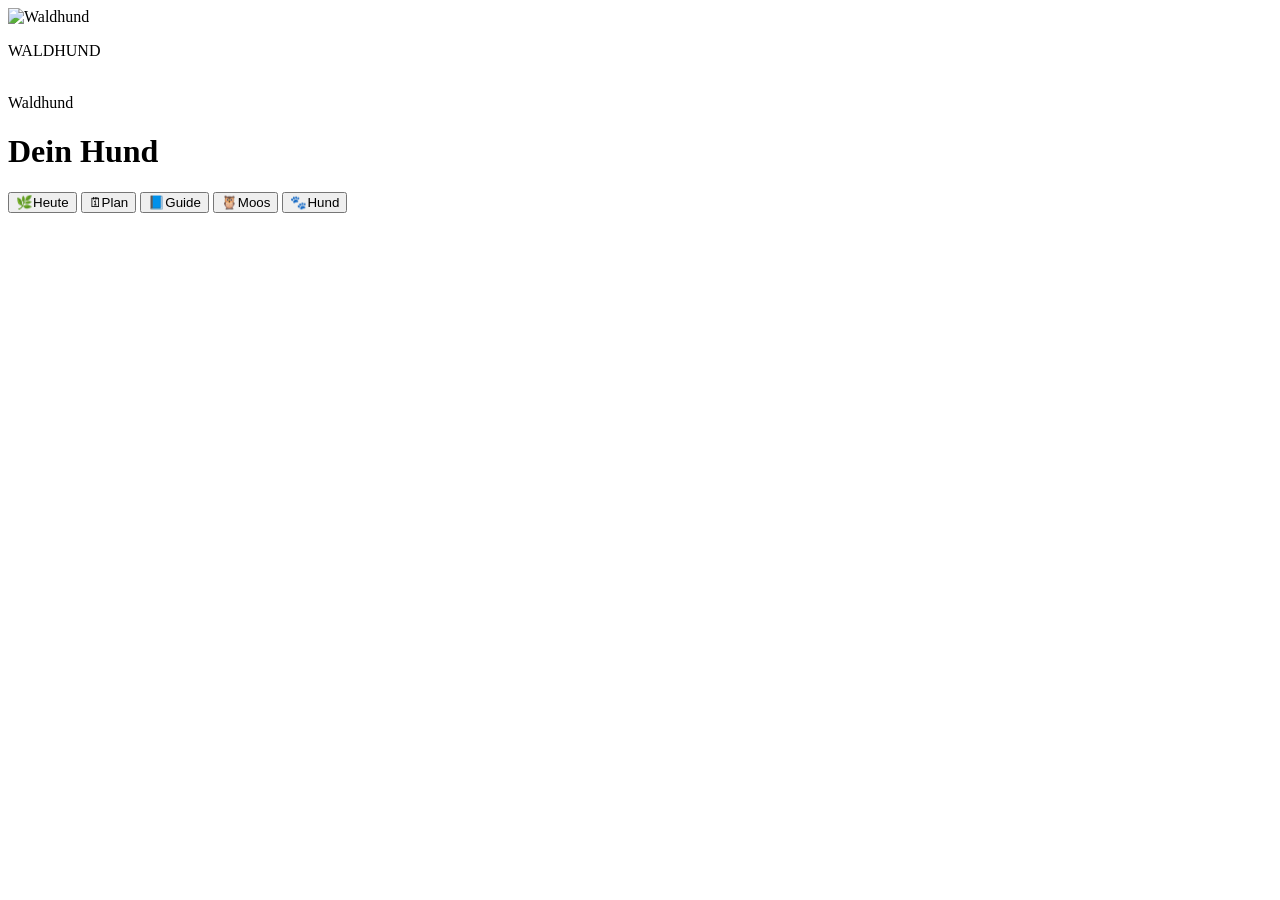
==== index.html @ 9ec07a62 "Waldhund PWA: Store-Feeling, Splash, Datenschutz, Pages-Workflow" ====
<!DOCTYPE html>
<html lang="de">
<head>
  <meta charset="UTF-8" />
  <meta name="viewport" content="width=device-width, initial-scale=1, viewport-fit=cover" />
  <meta name="theme-color" content="#10180f" />
  <meta name="apple-mobile-web-app-capable" content="yes" />
  <meta name="apple-mobile-web-app-status-bar-style" content="black-translucent" />
  <meta name="apple-mobile-web-app-title" content="Waldhund" />
  <meta name="mobile-web-app-capable" content="yes" />
  <meta name="description" content="Waldhund — individueller Natur-Trainingsplan für deinen Hund. Offline, ohne Account." />
  <title>Waldhund</title>
  <link rel="manifest" href="manifest.json" />
  <link rel="icon" href="assets/icon.jpg" />
  <link rel="apple-touch-icon" href="assets/icon.jpg" />
  <link rel="preconnect" href="https://fonts.googleapis.com" />
  <link rel="preconnect" href="https://fonts.gstatic.com" crossorigin />
  <link href="https://fonts.googleapis.com/css2?family=Cormorant+Garamond:wght@600;700&family=Source+Sans+3:wght@400;500;600&display=swap" rel="stylesheet" />
  <link rel="stylesheet" href="styles.css" />
</head>
<body>
  <div id="splash">
    <img src="assets/icon.jpg" alt="Waldhund" />
    <p>WALDHUND</p>
  </div>
  <div id="onboard" class="onboard hidden"></div>
  <div id="app" class="app hidden">
    <header class="hero">
      <img class="bg" src="assets/hero.jpg" alt="" />
      <div class="veil"></div>
      <div class="txt">
        <div class="mark">Waldhund</div>
        <h1 id="hero-name">Dein Hund</h1>
        <p class="who" id="hero-sub"></p>
      </div>
    </header>
    <div class="wrap">
      <section id="p-heute" class="panel on"></section>
      <section id="p-plan" class="panel"></section>
      <section id="p-guide" class="panel"></section>
      <section id="p-agent" class="panel"></section>
      <section id="p-mehr" class="panel"></section>
    </div>
    <nav class="dock">
      <button data-p="heute" class="on"><span>🌿</span>Heute</button>
      <button data-p="plan"><span>🗓</span>Plan</button>
      <button data-p="guide"><span>📘</span>Guide</button>
      <button data-p="agent"><span>🦉</span>Moos</button>
      <button data-p="mehr"><span>🐾</span>Hund</button>
    </nav>
  </div>
  <script src="breeds.js"></script>
  <script src="engine.js"></script>
  <script src="app.js"></script>
</body>
</html>
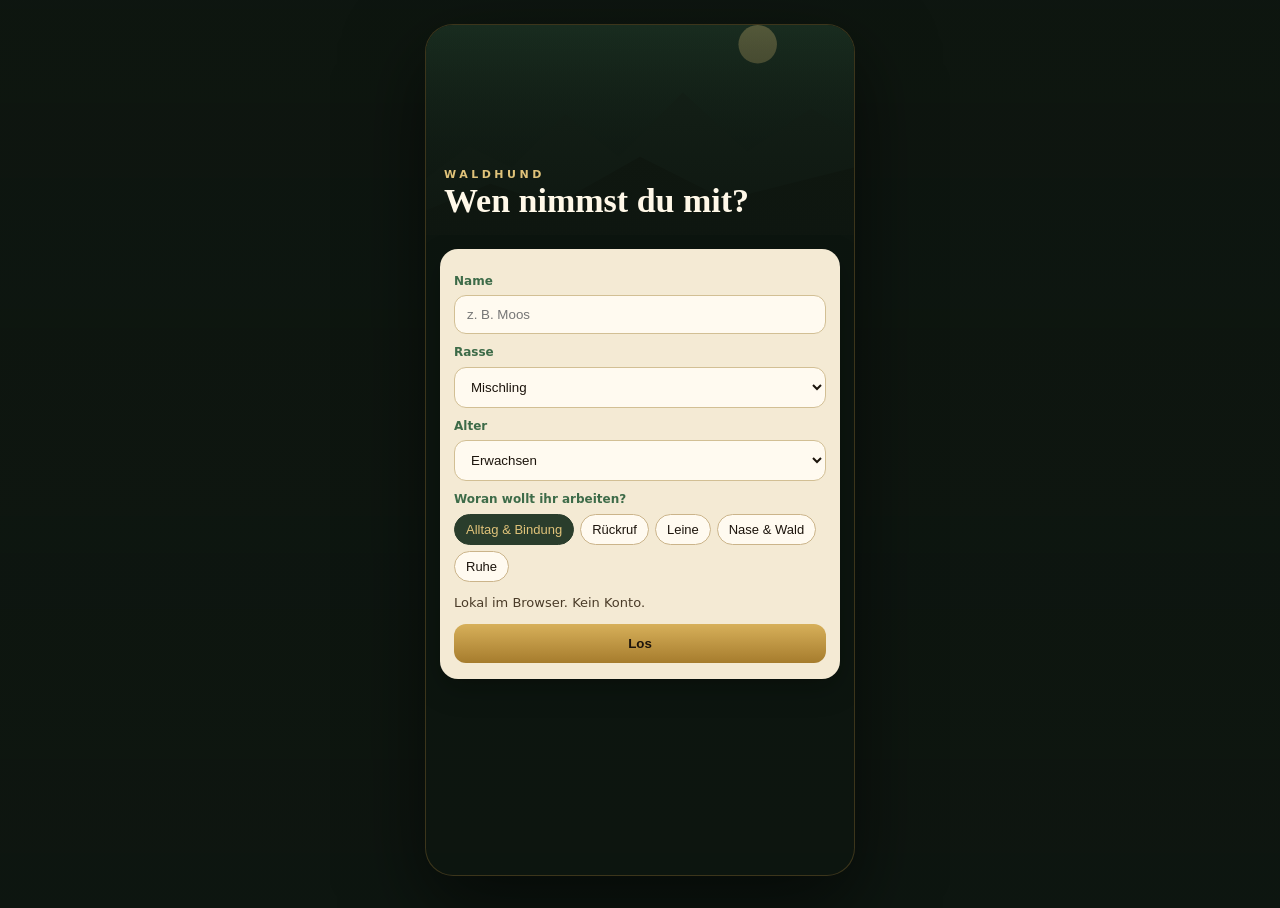
==== commit 3bd4e71f: "Assets, Manifest, SW, Index, Pages-Hinweise" ====
--- a/index.html
+++ b/index.html
@@ -5,28 +5,20 @@
   <meta name="viewport" content="width=device-width, initial-scale=1, viewport-fit=cover" />
   <meta name="theme-color" content="#10180f" />
   <meta name="apple-mobile-web-app-capable" content="yes" />
-  <meta name="apple-mobile-web-app-status-bar-style" content="black-translucent" />
   <meta name="apple-mobile-web-app-title" content="Waldhund" />
-  <meta name="mobile-web-app-capable" content="yes" />
-  <meta name="description" content="Waldhund — individueller Natur-Trainingsplan für deinen Hund. Offline, ohne Account." />
+  <meta name="description" content="Waldhund — Natur-Trainingsplan. Offline, ohne Account." />
   <title>Waldhund</title>
   <link rel="manifest" href="manifest.json" />
-  <link rel="icon" href="assets/icon.jpg" />
-  <link rel="apple-touch-icon" href="assets/icon.jpg" />
-  <link rel="preconnect" href="https://fonts.googleapis.com" />
-  <link rel="preconnect" href="https://fonts.gstatic.com" crossorigin />
-  <link href="https://fonts.googleapis.com/css2?family=Cormorant+Garamond:wght@600;700&family=Source+Sans+3:wght@400;500;600&display=swap" rel="stylesheet" />
+  <link rel="icon" href="assets/icon.svg" />
+  <link rel="apple-touch-icon" href="assets/icon.svg" />
   <link rel="stylesheet" href="styles.css" />
 </head>
 <body>
-  <div id="splash">
-    <img src="assets/icon.jpg" alt="Waldhund" />
-    <p>WALDHUND</p>
-  </div>
+  <div id="splash"><img src="assets/icon.svg" alt="Waldhund" /><p>WALDHUND</p></div>
   <div id="onboard" class="onboard hidden"></div>
   <div id="app" class="app hidden">
     <header class="hero">
-      <img class="bg" src="assets/hero.jpg" alt="" />
+      <img class="bg" src="assets/hero.svg" alt="" />
       <div class="veil"></div>
       <div class="txt">
         <div class="mark">Waldhund</div>
--- a/styles.css
+++ b/styles.css
@@ -0,0 +1,191 @@
+:root {
+  --deep: #0e1610;
+  --gold: #b8893a;
+  --gold-lt: #e0c37a;
+  --paper: #f4ead4;
+  --ink: #1c140c;
+  --ink2: #4a3b28;
+  --line: rgba(184, 137, 58, .28);
+}
+* { box-sizing: border-box; margin: 0; padding: 0; }
+html, body { min-height: 100%; }
+body {
+  font-family: "Source Sans 3", system-ui, sans-serif;
+  background: var(--deep);
+  color: var(--paper);
+  line-height: 1.45;
+}
+body::before {
+  content: "";
+  position: fixed; inset: 0; z-index: 0; pointer-events: none;
+  background:
+    linear-gradient(180deg, rgba(14,22,16,.5), rgba(14,22,16,.88)),
+    url("assets/hero.jpg") center top / cover no-repeat;
+  opacity: .5;
+}
+.app, .onboard { position: relative; z-index: 1; }
+@media (min-width: 640px) {
+  body { display: flex; justify-content: center; padding: 24px 0 32px; }
+  .app, .onboard {
+    width: 430px;
+    min-height: calc(100dvh - 48px);
+    background: rgba(14,22,16,.78);
+    border: 1px solid var(--line);
+    border-radius: 28px;
+    box-shadow: 0 30px 80px rgba(0,0,0,.55);
+    overflow: hidden;
+  }
+  .app { padding-bottom: 0; display: flex; flex-direction: column; }
+}
+.app { max-width: 430px; margin: 0 auto; min-height: 100dvh; padding-bottom: 78px; }
+.onboard { max-width: 430px; margin: 0 auto; padding: 0 0 40px; }
+.hero { position: relative; height: 200px; overflow: hidden; }
+.hero img.bg { width: 100%; height: 100%; object-fit: cover; }
+.hero .veil {
+  position: absolute; inset: 0;
+  background: linear-gradient(180deg, transparent 15%, rgba(14,22,16,.95));
+}
+.hero .txt { position: absolute; left: 18px; right: 18px; bottom: 16px; }
+.mark {
+  font-size: 11px; letter-spacing: .32em; text-transform: uppercase;
+  color: var(--gold-lt); font-weight: 600;
+}
+.hero h1, .on-head h1 {
+  font-family: "Cormorant Garamond", Georgia, serif;
+  font-weight: 600; line-height: 1.05;
+}
+.hero h1 { font-size: 36px; color: #fff8e8; }
+.hero .who { color: #d7c49a; font-size: 13px; margin-top: 4px; }
+.wrap { padding: 12px 14px 8px; }
+.panel { display: none; }
+.panel.on { display: block; }
+.card {
+  background: var(--paper);
+  color: var(--ink);
+  border-radius: 18px;
+  padding: 14px 14px 16px;
+  margin-bottom: 12px;
+  box-shadow: 0 10px 28px rgba(0,0,0,.28);
+}
+.card h2, .card h3 {
+  font-family: "Cormorant Garamond", Georgia, serif;
+  color: #3d2a14;
+  font-weight: 600;
+}
+.card h2 { font-size: 26px; margin: 4px 0 4px; }
+.card h3 { font-size: 20px; margin: 6px 0 4px; }
+.card p { color: var(--ink2); }
+.muted { color: #6b5740; font-size: 13px; }
+.tag {
+  display: inline-block;
+  background: #2a3d2c;
+  color: var(--gold-lt);
+  font-size: 10px; letter-spacing: .08em; text-transform: uppercase;
+  border-radius: 6px; padding: 3px 8px; font-weight: 600;
+}
+.shot {
+  width: calc(100% + 28px); margin: 10px -14px;
+  height: 168px; object-fit: cover; display: block;
+}
+.shot.tall { height: 200px; }
+.check-row {
+  display: flex; align-items: center; gap: 10px;
+  margin-top: 10px; font-size: 14px; color: var(--ink2); cursor: pointer;
+}
+.check-row input { width: 20px; height: 20px; accent-color: #3d6b48; }
+input, select, textarea {
+  width: 100%;
+  background: #fffaf0;
+  color: var(--ink);
+  border: 1.5px solid #d2bf94;
+  border-radius: 12px;
+  padding: 11px 12px;
+}
+textarea { min-height: 88px; resize: vertical; }
+label.lab { display: block; font-size: 12px; color: #3d6b48; font-weight: 600; margin: 10px 0 5px; }
+.btn {
+  background: linear-gradient(180deg, #d7b05a, #a67c2d);
+  color: #1c140c; border: 0; border-radius: 12px;
+  padding: 12px 16px; font-weight: 700; cursor: pointer;
+}
+.btn.ghost { background: transparent; color: var(--ink); border: 1.5px solid #cbb48a; }
+.btn.full { width: 100%; }
+.chips { display: flex; flex-wrap: wrap; gap: 6px; }
+.chip {
+  border: 1.5px solid #cbb48a; background: #fffaf0; border-radius: 999px;
+  padding: 7px 11px; font-size: 13px; cursor: pointer; color: var(--ink);
+}
+.chip.on { background: #2a3d2c; border-color: #2a3d2c; color: var(--gold-lt); }
+.row { display: flex; gap: 8px; align-items: center; flex-wrap: wrap; }
+.grid2 { display: grid; grid-template-columns: 1fr 1fr; gap: 8px; }
+.bars { display: grid; gap: 7px; margin-top: 10px; }
+.bar { display: grid; grid-template-columns: 70px 1fr 16px; gap: 8px; align-items: center; font-size: 12px; color: var(--ink2); }
+.bar i { height: 8px; background: #ddd0b0; border-radius: 99px; overflow: hidden; }
+.bar i b { display: block; height: 100%; background: linear-gradient(90deg, #3d6b48, #b8893a); }
+.week { display: grid; grid-template-columns: repeat(7,1fr); gap: 4px; margin-top: 12px; }
+.week button {
+  background: #fffaf0; border: 1.5px solid #d2bf94; color: var(--ink);
+  border-radius: 10px; padding: 8px 0; font-size: 11px; font-weight: 600; cursor: pointer;
+}
+.week button.on { background: #2a3d2c; border-color: #2a3d2c; color: var(--gold-lt); }
+.agent { display: flex; gap: 12px; align-items: center; }
+.agent img {
+  width: 64px; height: 64px; border-radius: 50%; object-fit: cover;
+  border: 3px solid #b8893a; flex: none;
+}
+.chatlog { display: flex; flex-direction: column; gap: 8px; max-height: 260px; overflow: auto; margin-bottom: 10px; }
+.bubble {
+  background: #fffaf0; border: 1px solid #d2bf94; border-radius: 14px 14px 14px 4px;
+  padding: 10px 12px; font-size: 14px; color: var(--ink);
+}
+.bubble.me { align-self: flex-end; background: #2a3d2c; color: var(--paper); border-color: #2a3d2c; }
+.gallery { display: grid; grid-template-columns: repeat(3,1fr); gap: 6px; margin-top: 10px; }
+.gallery figure { position: relative; aspect-ratio: 1; border-radius: 10px; overflow: hidden; margin: 0; }
+.gallery img { width: 100%; height: 100%; object-fit: cover; }
+.gallery .x {
+  position: absolute; top: 4px; right: 4px; width: 24px; height: 24px;
+  border: 0; border-radius: 50%; background: #0009; color: #fff;
+}
+.avatar { width: 76px; height: 76px; border-radius: 50%; object-fit: cover; border: 3px solid #b8893a; background: #1a1510; }
+.drop {
+  display: block; border: 1.5px dashed #b8893a; border-radius: 12px;
+  padding: 14px; text-align: center; color: #3d6b48; cursor: pointer; background: #fffaf0;
+}
+.dogline { display: flex; gap: 12px; align-items: center; }
+.warn { border-left: 3px solid var(--gold); padding-left: 10px; margin: 8px 0; font-size: 13px; color: var(--ink2); }
+.logitem { border-top: 1px dashed #d2bf94; padding: 8px 0; }
+.logitem:first-child { border-top: 0; }
+.hidden { display: none !important; }
+.photo-btn { font-size: 13px; color: #3d6b48; font-weight: 600; cursor: pointer; }
+nav.dock {
+  position: fixed; left: 50%; bottom: 0; transform: translateX(-50%);
+  width: min(430px, 100%);
+  display: grid; grid-template-columns: repeat(5,1fr);
+  background: #10180f;
+  border-top: 1px solid var(--line);
+  padding: 8px 6px calc(10px + env(safe-area-inset-bottom));
+  z-index: 20;
+}
+@media (min-width: 640px) {
+  nav.dock { position: sticky; left: auto; transform: none; width: 100%; border-radius: 0 0 28px 28px; }
+  .app .wrap { flex: 1; }
+}
+nav.dock button {
+  background: none; border: 0; color: #8a9a86; font-size: 10px; font-weight: 600;
+  padding: 4px 2px; cursor: pointer;
+}
+nav.dock button span { display: block; font-size: 20px; line-height: 1.2; }
+nav.dock button.on { color: var(--gold-lt); }
+.on-head { position: relative; height: 210px; overflow: hidden; }
+.on-head img { width: 100%; height: 100%; object-fit: cover; }
+.on-head .veil { position: absolute; inset: 0; background: linear-gradient(180deg, rgba(14,22,16,.15), rgba(14,22,16,.92)); }
+.on-head .txt { position: absolute; left: 18px; right: 18px; bottom: 16px; }
+.on-head h1 { font-size: 34px; color: #fff8e8; }
+.on-body { padding: 14px; }
+#splash{
+  position:fixed;inset:0;z-index:80;display:flex;flex-direction:column;align-items:center;justify-content:center;
+  background:#10180f;transition:opacity .45s ease;
+}
+#splash img{width:96px;height:96px;border-radius:22px;object-fit:cover;border:2px solid #c4a35a}
+#splash p{margin-top:14px;letter-spacing:.38em;font-size:12px;color:#e0c37a}
+#splash.go{opacity:0;pointer-events:none}
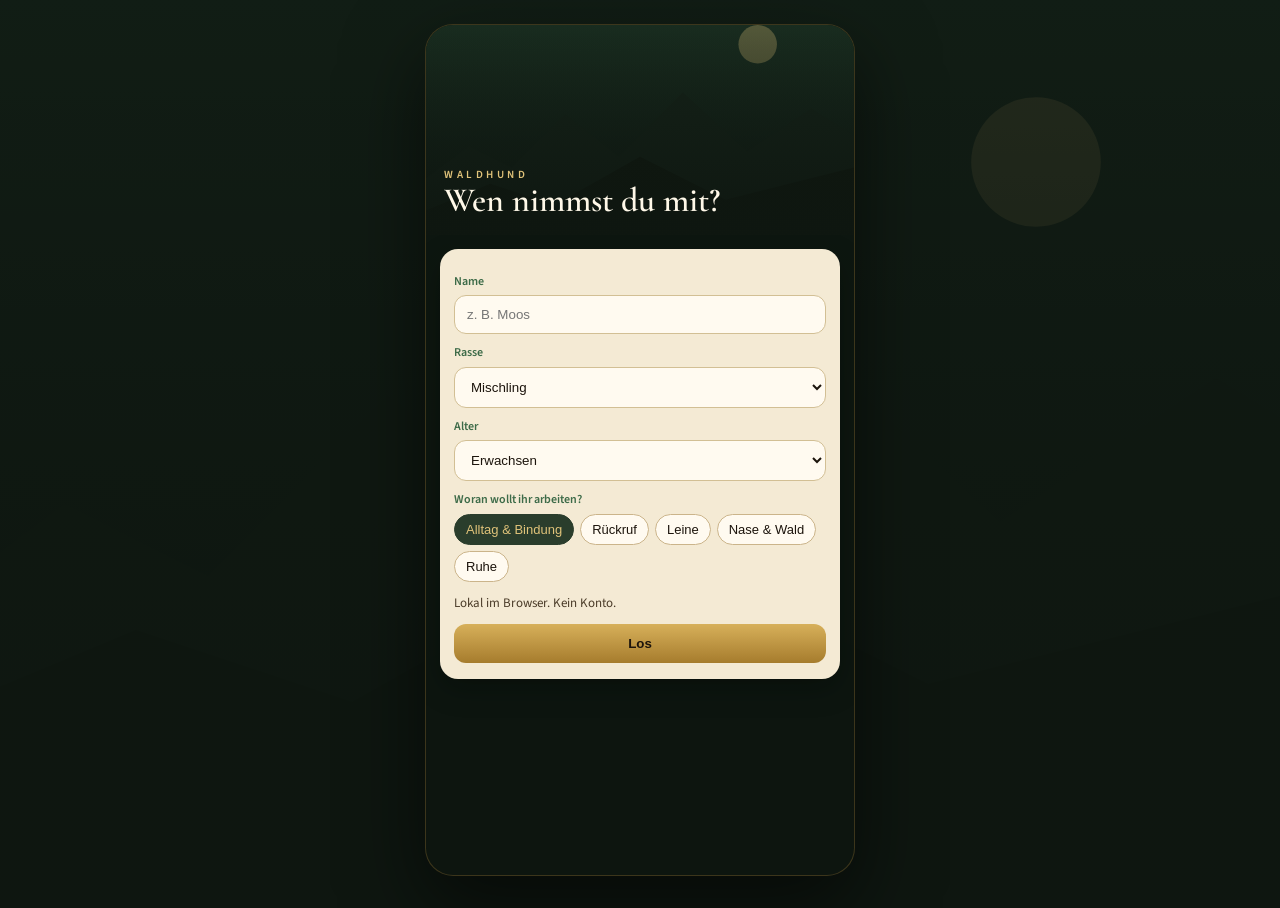
==== commit a4e34b63: "Polish: async Moos answers with loading state, network-first SW for Wikipedia, fix privacy text, add" ====
--- a/index.html
+++ b/index.html
@@ -11,6 +11,9 @@
   <link rel="manifest" href="manifest.json" />
   <link rel="icon" href="assets/icon.svg" />
   <link rel="apple-touch-icon" href="assets/icon.svg" />
+  <link rel="preconnect" href="https://fonts.googleapis.com" />
+  <link rel="preconnect" href="https://fonts.gstatic.com" crossorigin />
+  <link href="https://fonts.googleapis.com/css2?family=Cormorant+Garamond:wght@600&family=Source+Sans+3:wght@400;600;700&display=swap" rel="stylesheet" />
   <link rel="stylesheet" href="styles.css" />
 </head>
 <body>
@@ -35,7 +38,7 @@
     </div>
     <nav class="dock">
       <button data-p="heute" class="on"><span>🌿</span>Heute</button>
-      <button data-p="plan"><span>🗓</span>Plan</button>
+      <button data-p="plan"><span>📆</span>Plan</button>
       <button data-p="guide"><span>📘</span>Guide</button>
       <button data-p="agent"><span>🦉</span>Moos</button>
       <button data-p="mehr"><span>🐾</span>Hund</button>
--- a/styles.css
+++ b/styles.css
@@ -20,7 +20,7 @@
   position: fixed; inset: 0; z-index: 0; pointer-events: none;
   background:
     linear-gradient(180deg, rgba(14,22,16,.5), rgba(14,22,16,.88)),
-    url("assets/hero.jpg") center top / cover no-repeat;
+    url("assets/hero.svg") center top / cover no-repeat;
   opacity: .5;
 }
 .app, .onboard { position: relative; z-index: 1; }
@@ -83,11 +83,6 @@
   font-size: 10px; letter-spacing: .08em; text-transform: uppercase;
   border-radius: 6px; padding: 3px 8px; font-weight: 600;
 }
-.shot {
-  width: calc(100% + 28px); margin: 10px -14px;
-  height: 168px; object-fit: cover; display: block;
-}
-.shot.tall { height: 200px; }
 .check-row {
   display: flex; align-items: center; gap: 10px;
   margin-top: 10px; font-size: 14px; color: var(--ink2); cursor: pointer;
@@ -116,18 +111,10 @@
   padding: 7px 11px; font-size: 13px; cursor: pointer; color: var(--ink);
 }
 .chip.on { background: #2a3d2c; border-color: #2a3d2c; color: var(--gold-lt); }
-.row { display: flex; gap: 8px; align-items: center; flex-wrap: wrap; }
-.grid2 { display: grid; grid-template-columns: 1fr 1fr; gap: 8px; }
 .bars { display: grid; gap: 7px; margin-top: 10px; }
 .bar { display: grid; grid-template-columns: 70px 1fr 16px; gap: 8px; align-items: center; font-size: 12px; color: var(--ink2); }
 .bar i { height: 8px; background: #ddd0b0; border-radius: 99px; overflow: hidden; }
 .bar i b { display: block; height: 100%; background: linear-gradient(90deg, #3d6b48, #b8893a); }
-.week { display: grid; grid-template-columns: repeat(7,1fr); gap: 4px; margin-top: 12px; }
-.week button {
-  background: #fffaf0; border: 1.5px solid #d2bf94; color: var(--ink);
-  border-radius: 10px; padding: 8px 0; font-size: 11px; font-weight: 600; cursor: pointer;
-}
-.week button.on { background: #2a3d2c; border-color: #2a3d2c; color: var(--gold-lt); }
 .agent { display: flex; gap: 12px; align-items: center; }
 .agent img {
   width: 64px; height: 64px; border-radius: 50%; object-fit: cover;
@@ -139,24 +126,11 @@
   padding: 10px 12px; font-size: 14px; color: var(--ink);
 }
 .bubble.me { align-self: flex-end; background: #2a3d2c; color: var(--paper); border-color: #2a3d2c; }
-.gallery { display: grid; grid-template-columns: repeat(3,1fr); gap: 6px; margin-top: 10px; }
-.gallery figure { position: relative; aspect-ratio: 1; border-radius: 10px; overflow: hidden; margin: 0; }
-.gallery img { width: 100%; height: 100%; object-fit: cover; }
-.gallery .x {
-  position: absolute; top: 4px; right: 4px; width: 24px; height: 24px;
-  border: 0; border-radius: 50%; background: #0009; color: #fff;
-}
 .avatar { width: 76px; height: 76px; border-radius: 50%; object-fit: cover; border: 3px solid #b8893a; background: #1a1510; }
-.drop {
-  display: block; border: 1.5px dashed #b8893a; border-radius: 12px;
-  padding: 14px; text-align: center; color: #3d6b48; cursor: pointer; background: #fffaf0;
-}
 .dogline { display: flex; gap: 12px; align-items: center; }
-.warn { border-left: 3px solid var(--gold); padding-left: 10px; margin: 8px 0; font-size: 13px; color: var(--ink2); }
 .logitem { border-top: 1px dashed #d2bf94; padding: 8px 0; }
 .logitem:first-child { border-top: 0; }
 .hidden { display: none !important; }
-.photo-btn { font-size: 13px; color: #3d6b48; font-weight: 600; cursor: pointer; }
 nav.dock {
   position: fixed; left: 50%; bottom: 0; transform: translateX(-50%);
   width: min(430px, 100%);
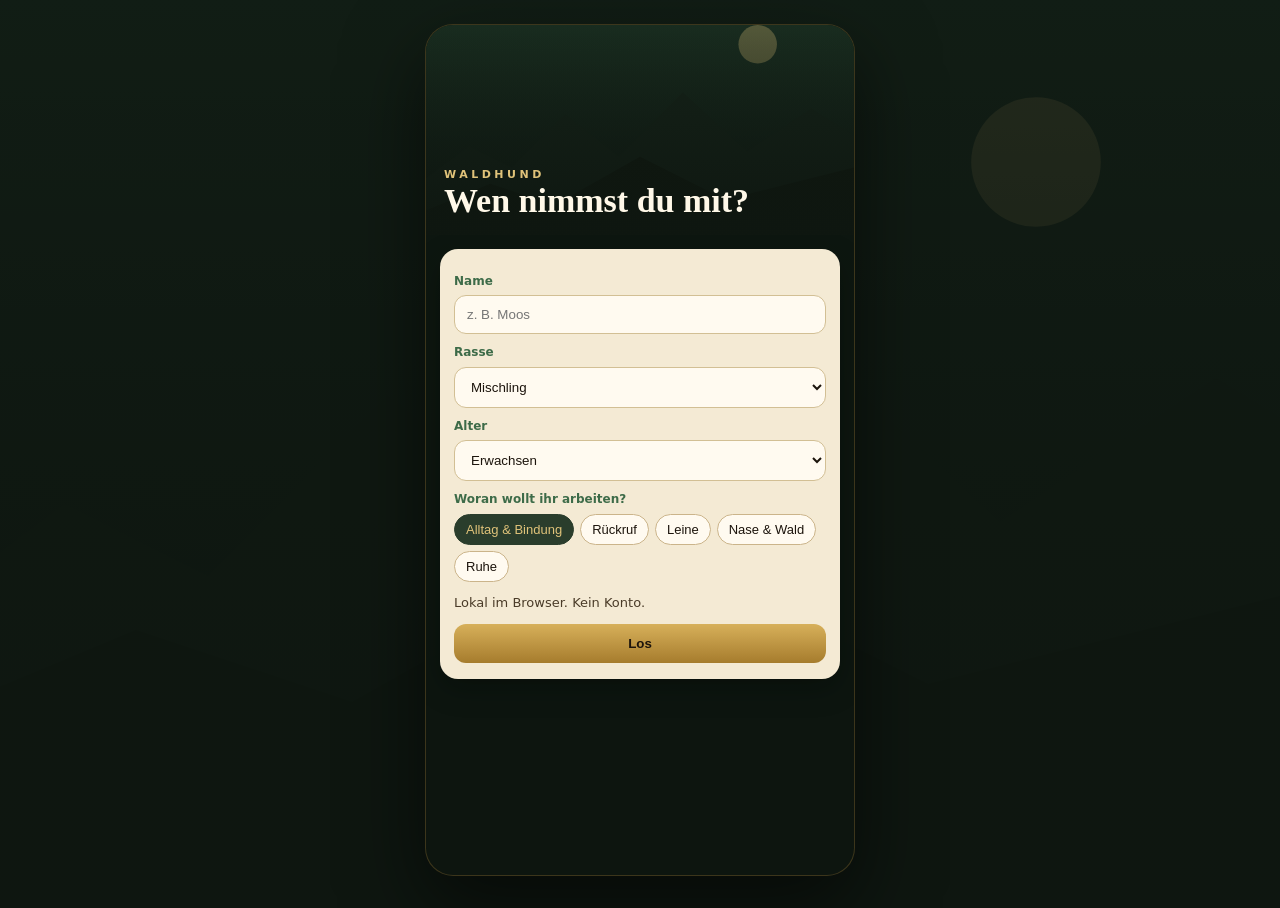
==== commit c87aec88: "Remove Google Fonts; use system font stack for DSGVO compliance." ====
--- a/index.html
+++ b/index.html
@@ -11,9 +11,6 @@
   <link rel="manifest" href="manifest.json" />
   <link rel="icon" href="assets/icon.svg" />
   <link rel="apple-touch-icon" href="assets/icon.svg" />
-  <link rel="preconnect" href="https://fonts.googleapis.com" />
-  <link rel="preconnect" href="https://fonts.gstatic.com" crossorigin />
-  <link href="https://fonts.googleapis.com/css2?family=Cormorant+Garamond:wght@600&family=Source+Sans+3:wght@400;600;700&display=swap" rel="stylesheet" />
   <link rel="stylesheet" href="styles.css" />
 </head>
 <body>
